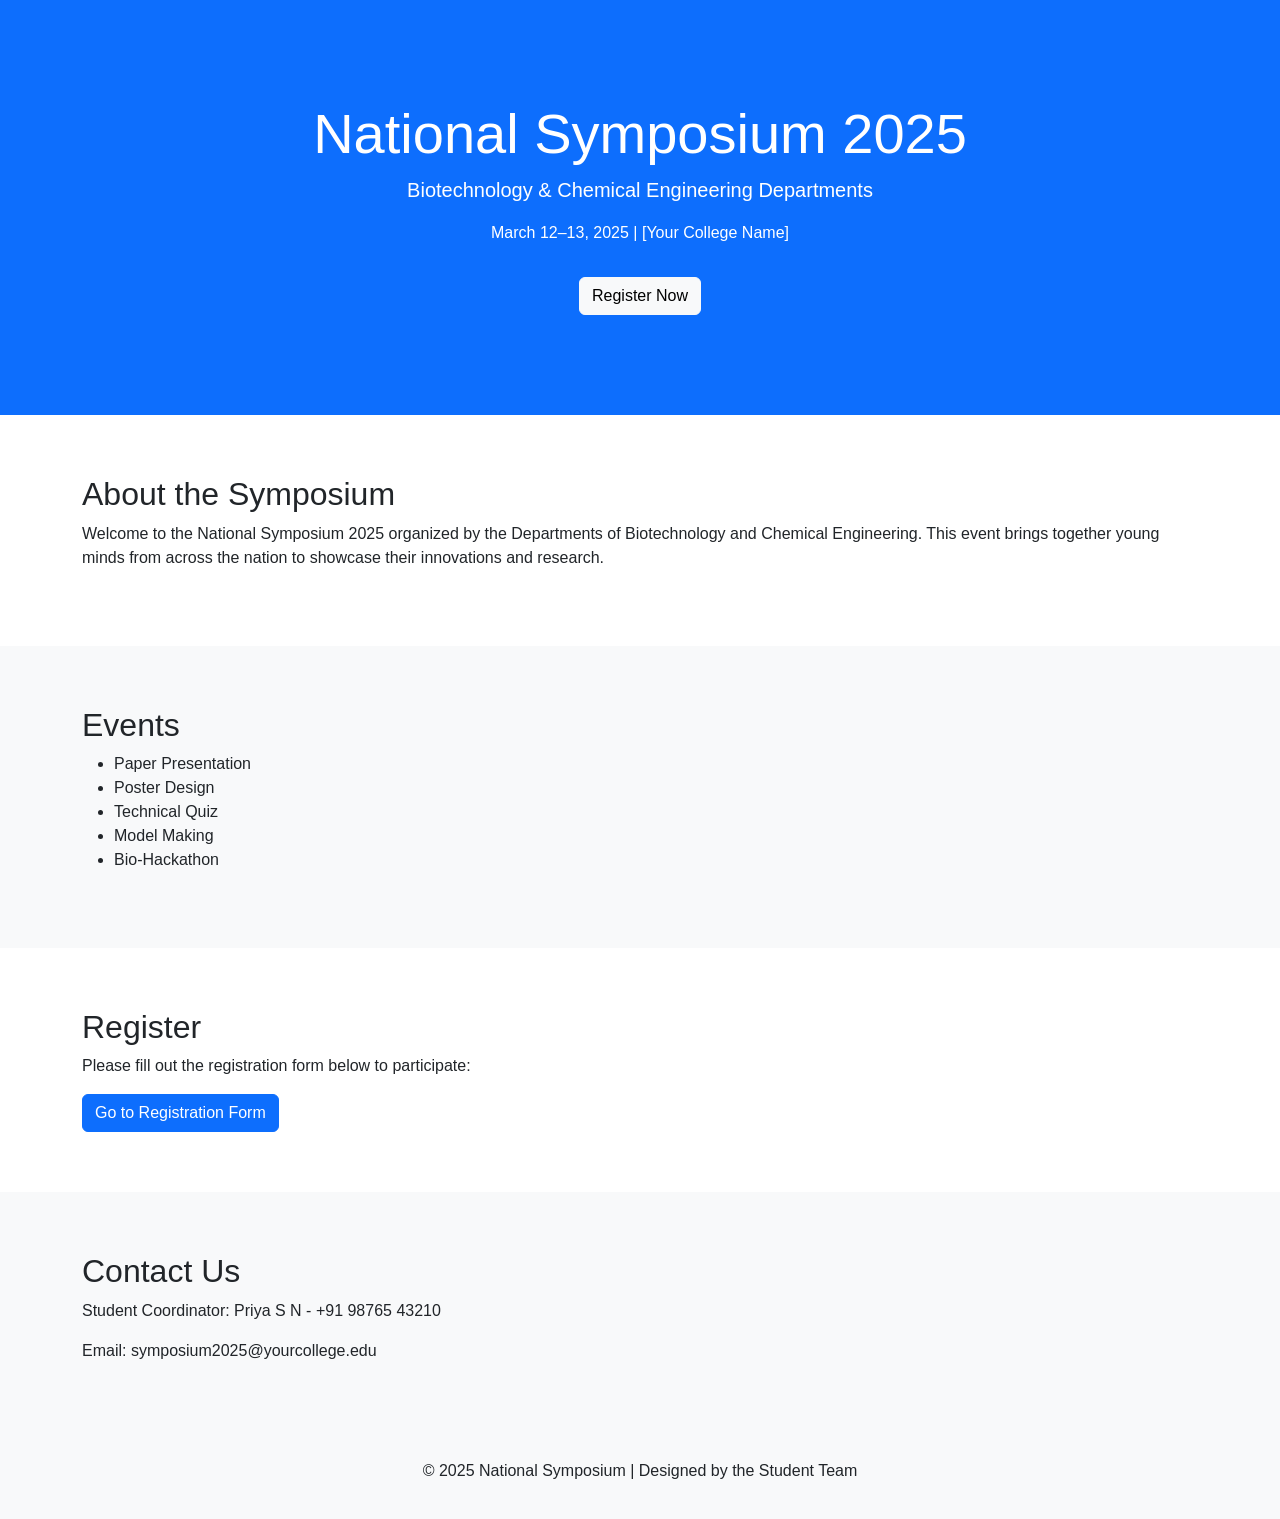
==== index.html @ 4aa7adae "Update and rename web.html to index.html" ====
<!DOCTYPE html>
<html lang="en">
<head>
  <meta charset="UTF-8" />
  <meta name="viewport" content="width=device-width, initial-scale=1.0" />
  <title>Biotech & Chem Engg Symposium</title>
  <link href="https://cdn.jsdelivr.net/npm/bootstrap@5.3.0/dist/css/bootstrap.min.css" rel="stylesheet">
  <style>
    body {
      font-family: 'Segoe UI', sans-serif;
    }
    .hero {
      background: #0d6efd;
      color: white;
      padding: 100px 0;
      text-align: center;
    }
    .section {
      padding: 60px 0;
    }
    footer {
      background: #f8f9fa;
      padding: 20px;
      text-align: center;
    }
  </style>
</head>
<body>
  <!-- Hero Section -->
  <section class="hero">
    <div class="container">
      <h1 class="display-4">National Symposium 2025</h1>
      <p class="lead">Biotechnology & Chemical Engineering Departments</p>
      <p>March 12–13, 2025 | [Your College Name]</p>
      <a href="#registration" class="btn btn-light mt-3">Register Now</a>
    </div>
  </section>

  <!-- About Section -->
  <section class="section" id="about">
    <div class="container">
      <h2>About the Symposium</h2>
      <p>
        Welcome to the National Symposium 2025 organized by the Departments of Biotechnology and Chemical Engineering. This event brings together young minds from across the nation to showcase their innovations and research.
      </p>
    </div>
  </section>

  <!-- Events Section -->
  <section class="section bg-light" id="events">
    <div class="container">
      <h2>Events</h2>
      <ul>
        <li>Paper Presentation</li>
        <li>Poster Design</li>
        <li>Technical Quiz</li>
        <li>Model Making</li>
        <li>Bio-Hackathon</li>
      </ul>
    </div>
  </section>

  <!-- Registration Section -->
  <section class="section" id="registration">
    <div class="container">
      <h2>Register</h2>
      <p>Please fill out the registration form below to participate:</p>
      <a href="https://forms.gle/yourformlink" class="btn btn-primary">Go to Registration Form</a>
    </div>
  </section>

  <!-- Contact Section -->
  <section class="section bg-light" id="contact">
    <div class="container">
      <h2>Contact Us</h2>
      <p>Student Coordinator: Priya S N - +91 98765 43210</p>
      <p>Email: symposium2025@yourcollege.edu</p>
    </div>
  </section>

  <!-- Footer -->
  <footer>
    <p>&copy; 2025 National Symposium | Designed by the Student Team</p>
  </footer>

</body>
</html>
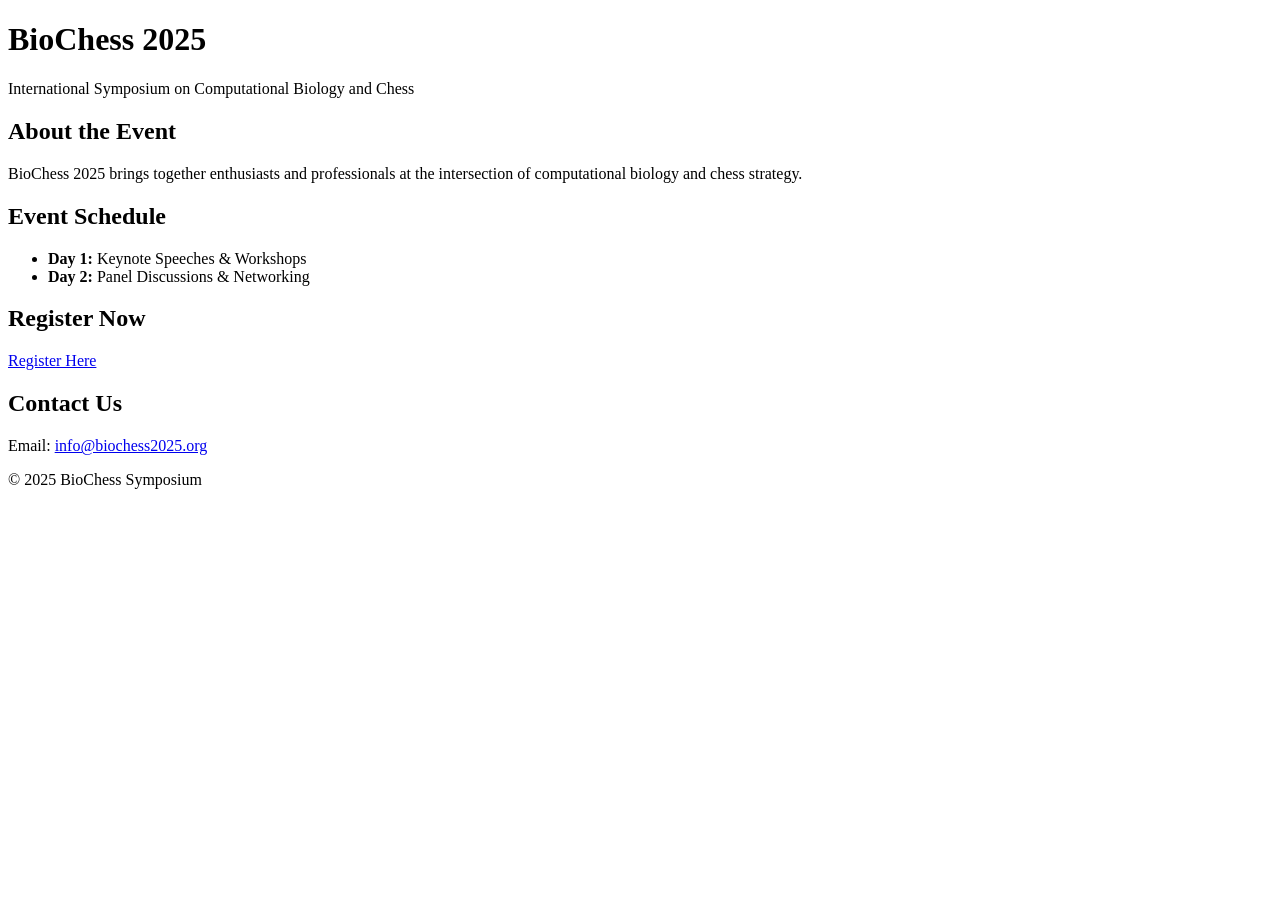
==== commit 5f3f9d5b: "Update index.html" ====
--- a/index.html
+++ b/index.html
@@ -2,86 +2,41 @@
 <html lang="en">
 <head>
   <meta charset="UTF-8" />
-  <meta name="viewport" content="width=device-width, initial-scale=1.0" />
-  <title>Biotech & Chem Engg Symposium</title>
-  <link href="https://cdn.jsdelivr.net/npm/bootstrap@5.3.0/dist/css/bootstrap.min.css" rel="stylesheet">
-  <style>
-    body {
-      font-family: 'Segoe UI', sans-serif;
-    }
-    .hero {
-      background: #0d6efd;
-      color: white;
-      padding: 100px 0;
-      text-align: center;
-    }
-    .section {
-      padding: 60px 0;
-    }
-    footer {
-      background: #f8f9fa;
-      padding: 20px;
-      text-align: center;
-    }
-  </style>
+  <meta name="viewport" content="width=device-width, initial-scale=1.0"/>
+  <title>BioChess 2025</title>
+  <link rel="stylesheet" href="styles.css" />
 </head>
 <body>
-  <!-- Hero Section -->
-  <section class="hero">
-    <div class="container">
-      <h1 class="display-4">National Symposium 2025</h1>
-      <p class="lead">Biotechnology & Chemical Engineering Departments</p>
-      <p>March 12–13, 2025 | [Your College Name]</p>
-      <a href="#registration" class="btn btn-light mt-3">Register Now</a>
-    </div>
+  <header>
+    <h1>BioChess 2025</h1>
+    <p>International Symposium on Computational Biology and Chess</p>
+  </header>
+
+  <section id="about">
+    <h2>About the Event</h2>
+    <p>BioChess 2025 brings together enthusiasts and professionals at the intersection of computational biology and chess strategy.</p>
   </section>
 
-  <!-- About Section -->
-  <section class="section" id="about">
-    <div class="container">
-      <h2>About the Symposium</h2>
-      <p>
-        Welcome to the National Symposium 2025 organized by the Departments of Biotechnology and Chemical Engineering. This event brings together young minds from across the nation to showcase their innovations and research.
-      </p>
-    </div>
+  <section id="schedule">
+    <h2>Event Schedule</h2>
+    <ul>
+      <li><strong>Day 1:</strong> Keynote Speeches & Workshops</li>
+      <li><strong>Day 2:</strong> Panel Discussions & Networking</li>
+    </ul>
   </section>
 
-  <!-- Events Section -->
-  <section class="section bg-light" id="events">
-    <div class="container">
-      <h2>Events</h2>
-      <ul>
-        <li>Paper Presentation</li>
-        <li>Poster Design</li>
-        <li>Technical Quiz</li>
-        <li>Model Making</li>
-        <li>Bio-Hackathon</li>
-      </ul>
-    </div>
+  <section id="registration">
+    <h2>Register Now</h2>
+    <a href="https://forms.gle/your-registration-form" target="_blank" class="btn">Register Here</a>
   </section>
 
-  <!-- Registration Section -->
-  <section class="section" id="registration">
-    <div class="container">
-      <h2>Register</h2>
-      <p>Please fill out the registration form below to participate:</p>
-      <a href="https://forms.gle/yourformlink" class="btn btn-primary">Go to Registration Form</a>
-    </div>
+  <section id="contact">
+    <h2>Contact Us</h2>
+    <p>Email: <a href="mailto:info@biochess2025.org">info@biochess2025.org</a></p>
   </section>
 
-  <!-- Contact Section -->
-  <section class="section bg-light" id="contact">
-    <div class="container">
-      <h2>Contact Us</h2>
-      <p>Student Coordinator: Priya S N - +91 98765 43210</p>
-      <p>Email: symposium2025@yourcollege.edu</p>
-    </div>
-  </section>
-
-  <!-- Footer -->
   <footer>
-    <p>&copy; 2025 National Symposium | Designed by the Student Team</p>
+    <p>&copy; 2025 BioChess Symposium</p>
   </footer>
-
 </body>
 </html>
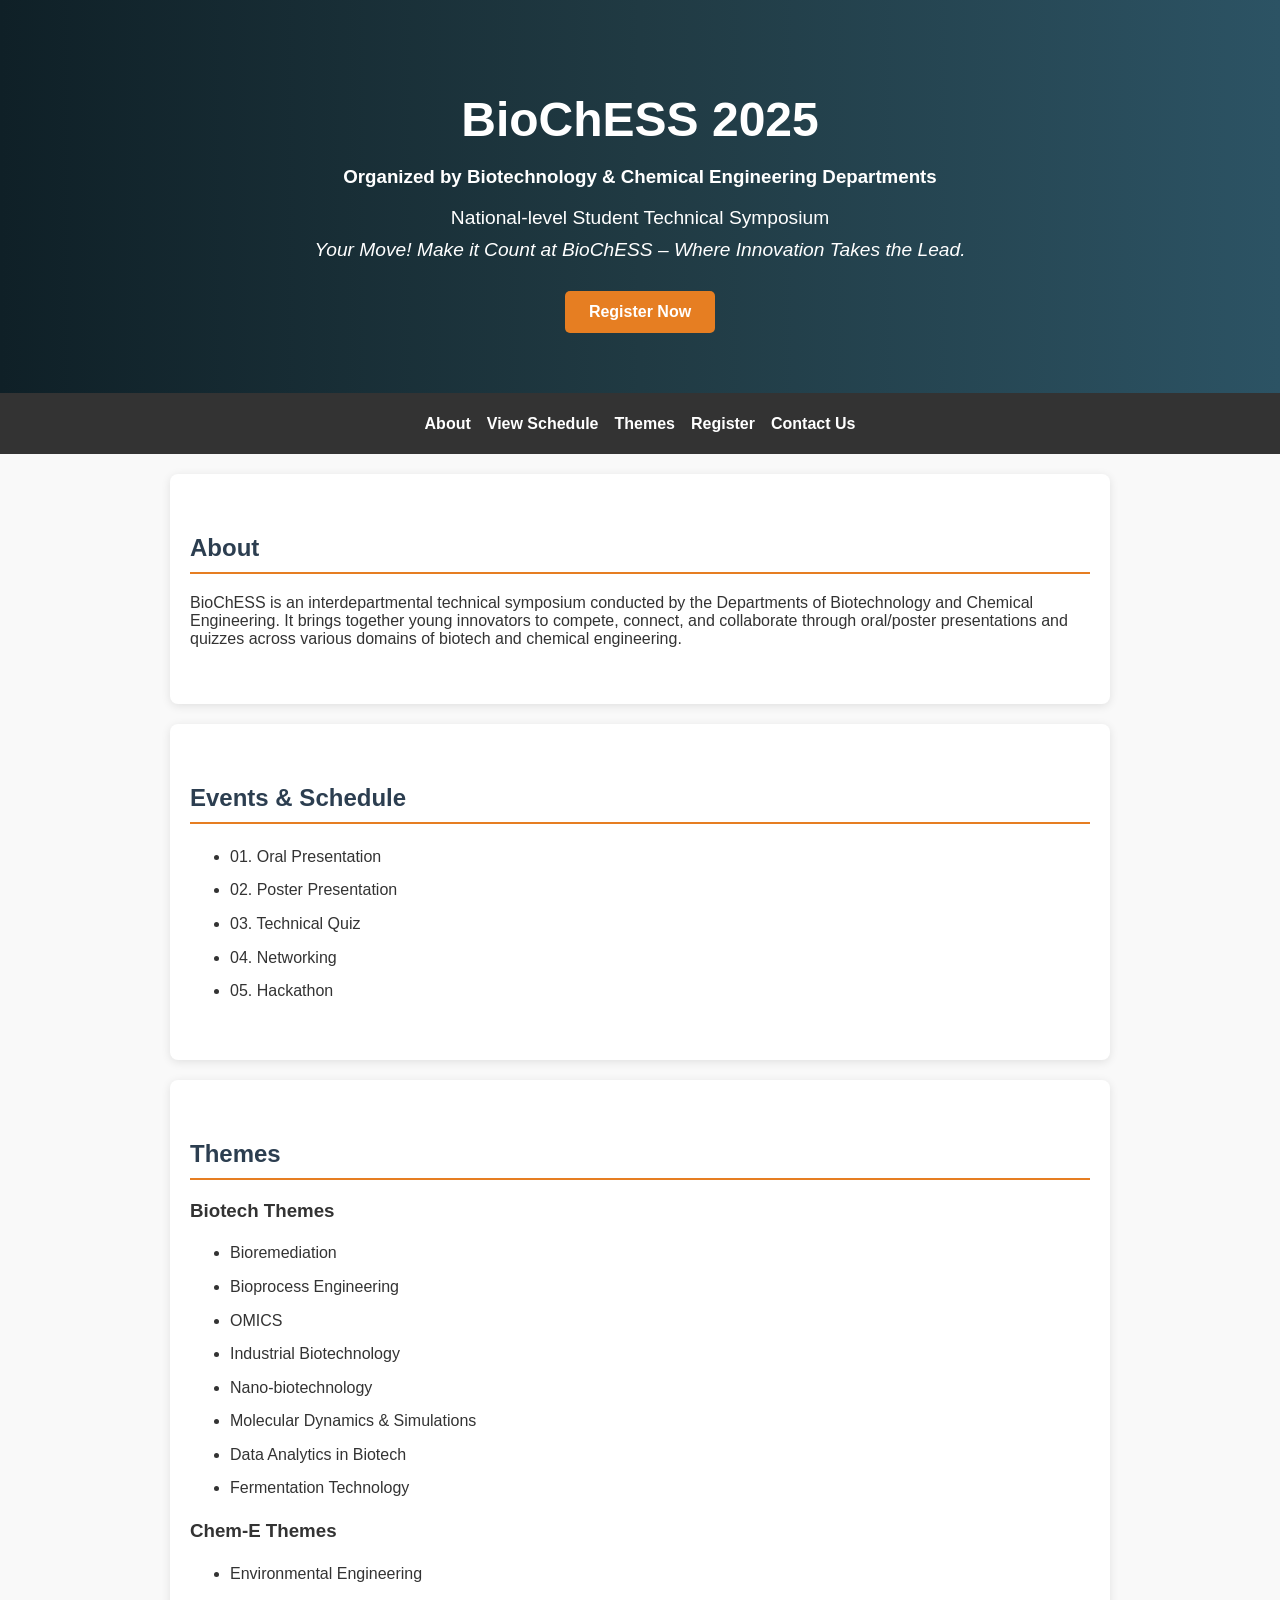
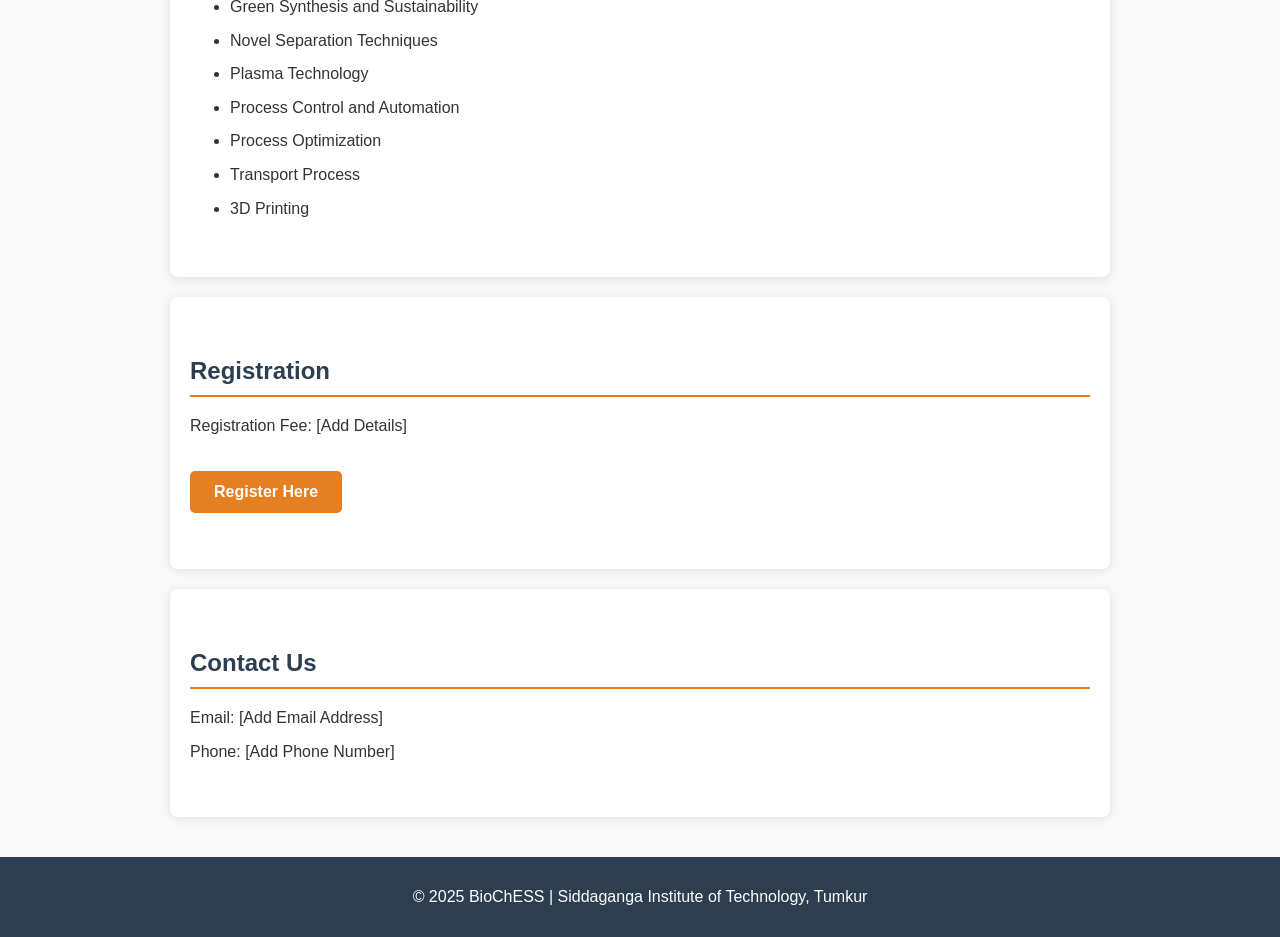
==== commit cfae62f9: "Update index.html" ====
--- a/index.html
+++ b/index.html
@@ -2,41 +2,86 @@
 <html lang="en">
 <head>
   <meta charset="UTF-8" />
-  <meta name="viewport" content="width=device-width, initial-scale=1.0"/>
-  <title>BioChess 2025</title>
+  <meta name="viewport" content="width=device-width, initial-scale=1.0" />
+  <title>BioChESS 2025</title>
   <link rel="stylesheet" href="styles.css" />
 </head>
 <body>
-  <header>
-    <h1>BioChess 2025</h1>
-    <p>International Symposium on Computational Biology and Chess</p>
+  <header class="hero">
+    <h1>BioChESS 2025</h1>
+    <h3>Organized by Biotechnology & Chemical Engineering Departments</h3>
+    <p>National-level Student Technical Symposium</p>
+    <p><em>Your Move! Make it Count at BioChESS – Where Innovation Takes the Lead.</em></p>
+    <a href="https://docs.google.com/forms/d/e/1FAIpQLScGMOCUXvlxSgQ_Mi88fwHVvpeQLrV-c2BzvPuhHzZvOyRvdw/viewform?usp=sharing" class="btn">Register Now</a>
   </header>
 
+  <nav>
+    <ul>
+      <li><a href="#about">About</a></li>
+      <li><a href="#schedule">View Schedule</a></li>
+      <li><a href="#themes">Themes</a></li>
+      <li><a href="#register">Register</a></li>
+      <li><a href="#contact">Contact Us</a></li>
+    </ul>
+  </nav>
+
   <section id="about">
-    <h2>About the Event</h2>
-    <p>BioChess 2025 brings together enthusiasts and professionals at the intersection of computational biology and chess strategy.</p>
+    <h2>About</h2>
+    <p>BioChESS is an interdepartmental technical symposium conducted by the Departments of Biotechnology and Chemical Engineering. It brings together young innovators to compete, connect, and collaborate through oral/poster presentations and quizzes across various domains of biotech and chemical engineering.</p>
   </section>
 
   <section id="schedule">
-    <h2>Event Schedule</h2>
+    <h2>Events & Schedule</h2>
     <ul>
-      <li><strong>Day 1:</strong> Keynote Speeches & Workshops</li>
-      <li><strong>Day 2:</strong> Panel Discussions & Networking</li>
+      <li>01. Oral Presentation</li>
+      <li>02. Poster Presentation</li>
+      <li>03. Technical Quiz</li>
+      <li>04. Networking</li>
+      <li>05. Hackathon</li>
     </ul>
   </section>
 
-  <section id="registration">
-    <h2>Register Now</h2>
-    <a href="https://forms.gle/your-registration-form" target="_blank" class="btn">Register Here</a>
+  <section id="themes">
+    <h2>Themes</h2>
+    <h3>Biotech Themes</h3>
+    <ul>
+      <li>Bioremediation</li>
+      <li>Bioprocess Engineering</li>
+      <li>OMICS</li>
+      <li>Industrial Biotechnology</li>
+      <li>Nano-biotechnology</li>
+      <li>Molecular Dynamics & Simulations</li>
+      <li>Data Analytics in Biotech</li>
+      <li>Fermentation Technology</li>
+    </ul>
+
+    <h3>Chem-E Themes</h3>
+    <ul>
+      <li>Environmental Engineering</li>
+      <li>Green Synthesis and Sustainability</li>
+      <li>Novel Separation Techniques</li>
+      <li>Plasma Technology</li>
+      <li>Process Control and Automation</li>
+      <li>Process Optimization</li>
+      <li>Transport Process</li>
+      <li>3D Printing</li>
+    </ul>
+  </section>
+
+  <section id="register">
+    <h2>Registration</h2>
+    <p>Registration Fee: [Add Details]</p>
+    <p><a class="btn" href="https://docs.google.com/forms/d/e/1FAIpQLScGMOCUXvlxSgQ_Mi88fwHVvpeQLrV-c2BzvPuhHzZvOyRvdw/viewform?usp=sharing" target="_blank">Register Here</a></p>
   </section>
 
   <section id="contact">
     <h2>Contact Us</h2>
-    <p>Email: <a href="mailto:info@biochess2025.org">info@biochess2025.org</a></p>
+    <p>Email: [Add Email Address]</p>
+    <p>Phone: [Add Phone Number]</p>
   </section>
 
   <footer>
-    <p>&copy; 2025 BioChess Symposium</p>
+    <p>&copy; 2025 BioChESS | Siddaganga Institute of Technology, Tumkur</p>
   </footer>
 </body>
 </html>
--- a/styles.css
+++ b/styles.css
@@ -0,0 +1,95 @@
+/* styles.css */
+
+body {
+  font-family: 'Segoe UI', Tahoma, Geneva, Verdana, sans-serif;
+  margin: 0;
+  padding: 0;
+  background-color: #f9f9f9;
+  color: #333;
+}
+
+header.hero {
+  background: linear-gradient(to right, #0f2027, #203a43, #2c5364);
+  color: white;
+  padding: 60px 20px;
+  text-align: center;
+}
+
+header.hero h1 {
+  font-size: 3em;
+  margin-bottom: 0.3em;
+}
+
+header.hero p {
+  font-size: 1.2em;
+  margin: 10px 0;
+}
+
+.btn {
+  display: inline-block;
+  margin-top: 20px;
+  background-color: #e67e22;
+  color: white;
+  padding: 12px 24px;
+  border-radius: 5px;
+  text-decoration: none;
+  font-weight: bold;
+}
+
+nav {
+  background-color: #333;
+  padding: 10px 0;
+}
+
+nav ul {
+  list-style-type: none;
+  margin: 0;
+  padding: 0;
+  display: flex;
+  justify-content: center;
+}
+
+nav li {
+  margin: 0 15px;
+}
+
+nav a {
+  color: white;
+  text-decoration: none;
+  font-weight: bold;
+  padding: 8px;
+}
+
+nav a:hover {
+  background-color: #555;
+  border-radius: 4px;
+}
+
+section {
+  padding: 40px 20px;
+  max-width: 900px;
+  margin: auto;
+  background-color: white;
+  margin-top: 20px;
+  border-radius: 8px;
+  box-shadow: 0 2px 10px rgba(0,0,0,0.1);
+}
+
+h2 {
+  color: #2c3e50;
+  border-bottom: 2px solid #e67e22;
+  padding-bottom: 10px;
+}
+
+ul li {
+  margin: 8px 0;
+  line-height: 1.6;
+}
+
+footer {
+  text-align: center;
+  background-color: #2c3e50;
+  color: white;
+  padding: 15px 0;
+  margin-top: 40px;
+}
